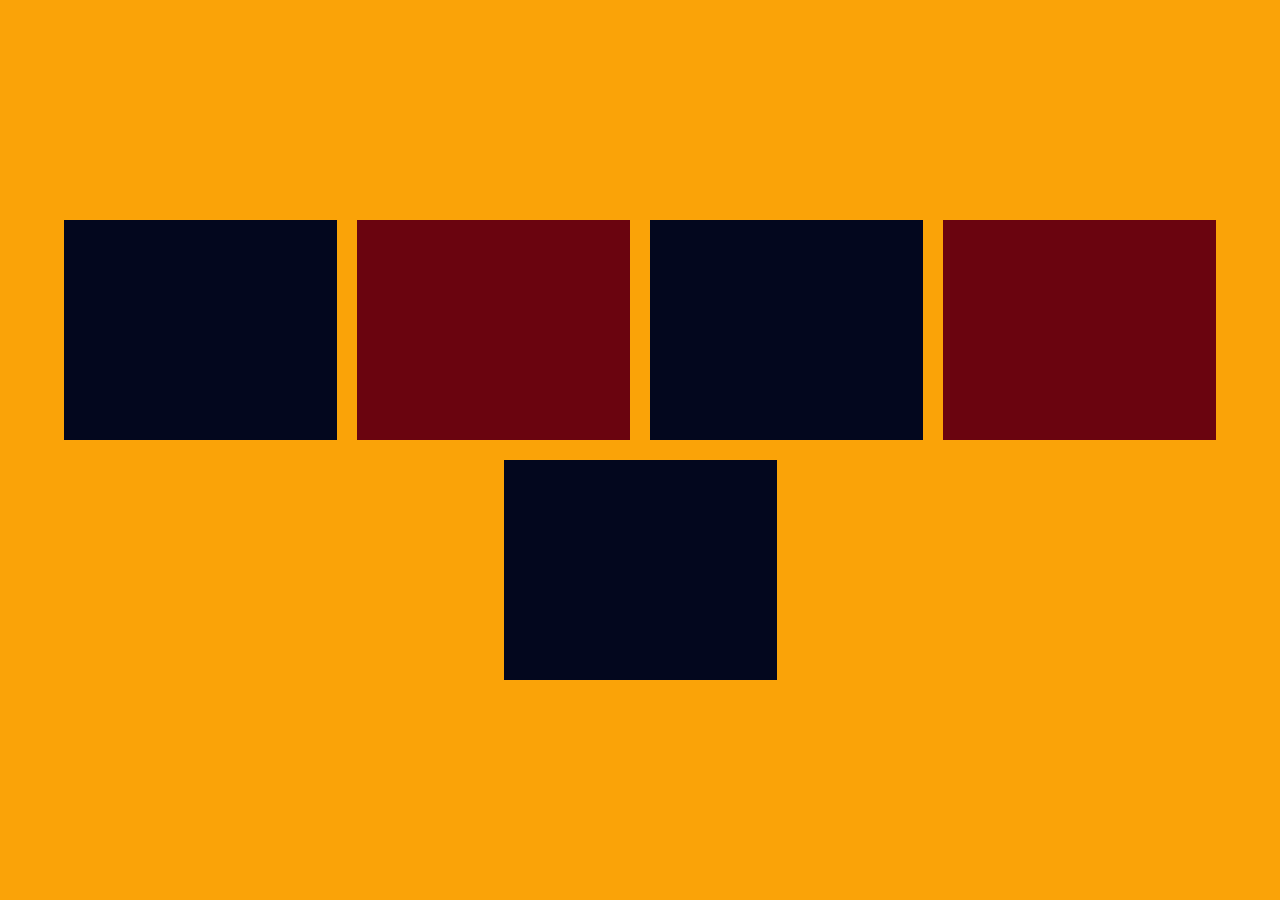
==== Index2.html @ 53b58ca0 "Initialized basic html structure and add css styles for structure" ====
<!doctype html>
<html lang="en">
  <head>
    <meta charset="UTF-8" />
    <meta name="viewport" content="width=device-width, initial-scale=1.0" />
    <title>Flexbox-practice</title>
    <!-- normalize css -->
    <link rel="stylesheet" href="/styles/normalize.css"/>
    <link rel="stylesheet" href="/styles/style2.css" />
  </head>
  <body>
    <div class="page">
        <div class="container firstblock">
          <div class="item"></div>
          <div class="item"></div>
          <div class="item"></div>
        </div>
        <div class="container secondblock">
          <div class="item-rectangle"></div>
          <div class="item-rectangle"></div>
          <div class="item-rectangle"></div>
        </div>
        <div class="container thirdblock">
          <div class="item"></div>
          <div class="item"></div>
          <div class="item"></div>
        </div>
        <div class="container fourthblock">
          <div class="item"></div>
          <div class="item"></div>
          <div class="item fourthblockitem"></div>
        </div>
        <div class="container fifthblock">
          <div class="item-rectangle"></div>
          <div class="item fifthblockitem"></div>
          <div class="item-rectangle"></div>
        </div>
    </div>
  </body>
</html>
---- styles/style2.css ----
*,
*::before,  
*::after {
  box-sizing: border-box;
}

body {
  min-height: 100vh;
  display: flex;
  justify-content: center;
  align-items: center;
  background-color: rgb(250,163,8);
}
.page {
  display:flex;
  flex-wrap:wrap;
  justify-content: center;
  margin: 20px;
  padding: 20px;
  gap: 20px;
  
}
.container {
  display: flex;
  width: 273px;
  height: 220px;
  padding: 20px;
  gap: 20px;
}

.firstblock {
  background-color: #03071E;
}

.secondblock {
  background-color: #6A040F; 
}

.thirdblock {
     background-color: #03071E;
}

.fourthblock {
    background-color: #6A040F; 
}

.fifthblock {
 background-color: #03071E;
}
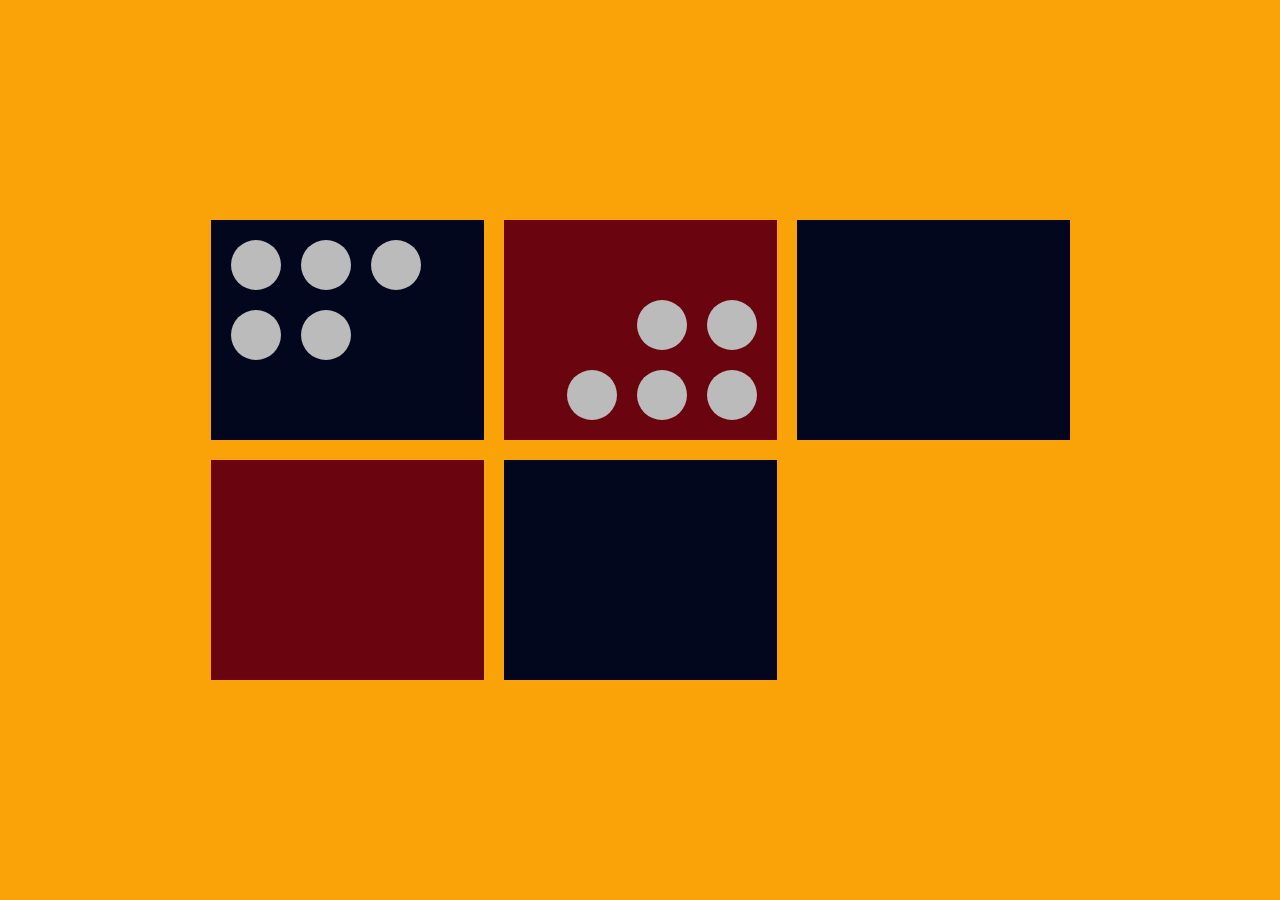
==== commit 26d2b17e: "add flex styles to block one and two" ====
--- a/Index2.html
+++ b/Index2.html
@@ -5,26 +5,45 @@
     <meta name="viewport" content="width=device-width, initial-scale=1.0" />
     <title>Flexbox-practice</title>
     <!-- normalize css -->
-    <link rel="stylesheet" href="/styles/normalize.css"/>
+    <link rel="stylesheet" href="/styles/normalize.css" />
     <link rel="stylesheet" href="/styles/style2.css" />
   </head>
   <body>
     <div class="page">
+      <div class="firstline">
         <div class="container firstblock">
-          <div class="item"></div>
-          <div class="item"></div>
-          <div class="item"></div>
+          <div>
+            <div class="circlefirstline">
+              <span class="dot"></span>
+              <span class="dot"></span>
+              <span class="dot"></span>
+            </div>
+            <div class="circlesecondline">
+              <span class="dot"></span>
+              <span class="dot"></span>
+            </div>
+          </div>
         </div>
         <div class="container secondblock">
-          <div class="item-rectangle"></div>
-          <div class="item-rectangle"></div>
-          <div class="item-rectangle"></div>
+        <div>
+          <div class="circlefirstline secondblocklineOne">
+              <span class="dot"></span>
+              <span class="dot"></span>
+          </div>
+           <div class="circlesecondline">
+              <span class="dot"></span>
+              <span class="dot"></span>
+              <span class="dot"></span>
+            </div>
+        </div>
         </div>
         <div class="container thirdblock">
           <div class="item"></div>
           <div class="item"></div>
           <div class="item"></div>
         </div>
+      </div>
+      <div class="secondline">
         <div class="container fourthblock">
           <div class="item"></div>
           <div class="item"></div>
@@ -35,7 +54,7 @@
           <div class="item fifthblockitem"></div>
           <div class="item-rectangle"></div>
         </div>
+      </div>
     </div>
   </body>
 </html>
-
--- a/styles/style2.css
+++ b/styles/style2.css
@@ -13,37 +13,70 @@
 }
 .page {
   display:flex;
-  flex-wrap:wrap;
-  justify-content: center;
+  flex-direction: column;
   margin: 20px;
   padding: 20px;
   gap: 20px;
   
 }
+.firstline {
+   display: flex;
+    gap:20px;
+}
+
+.secondline {
+    display: flex;
+    gap:20px;
+    justify-content: flex-start;
+    
+}
 .container {
   display: flex;
+  flex-wrap: wrap;
   width: 273px;
   height: 220px;
   padding: 20px;
   gap: 20px;
 }
 
-.firstblock {
+.firstblock, .thirdblock , .fifthblock  {
   background-color: #03071E;
 }
 
-.secondblock {
+.secondblock, .fourthblock {
   background-color: #6A040F; 
 }
 
-.thirdblock {
-     background-color: #03071E;
+.firstblock {
+ display: flex;
+ flex-direction: column;
+ align-items: flex-start;
+
+}
+.secondblock {
+ display: flex;
+ flex-direction: column;
+ justify-content:flex-end;
+ align-items: flex-end;
 }
 
-.fourthblock {
-    background-color: #6A040F; 
+.dot {
+  height: 50px;
+  width: 50px;
+  background-color: #bbb;
+  border-radius: 50%;
+
+}
+.circlefirstline,
+.circlesecondline {
+  display: flex;
+  gap: 20px;   /* space between circles */
+}
+.circlesecondline {
+ margin-top: 20px;
 }
 
-.fifthblock {
- background-color: #03071E;
+.secondblocklineOne {
+    display: flex;
+    justify-content: flex-end;
 }
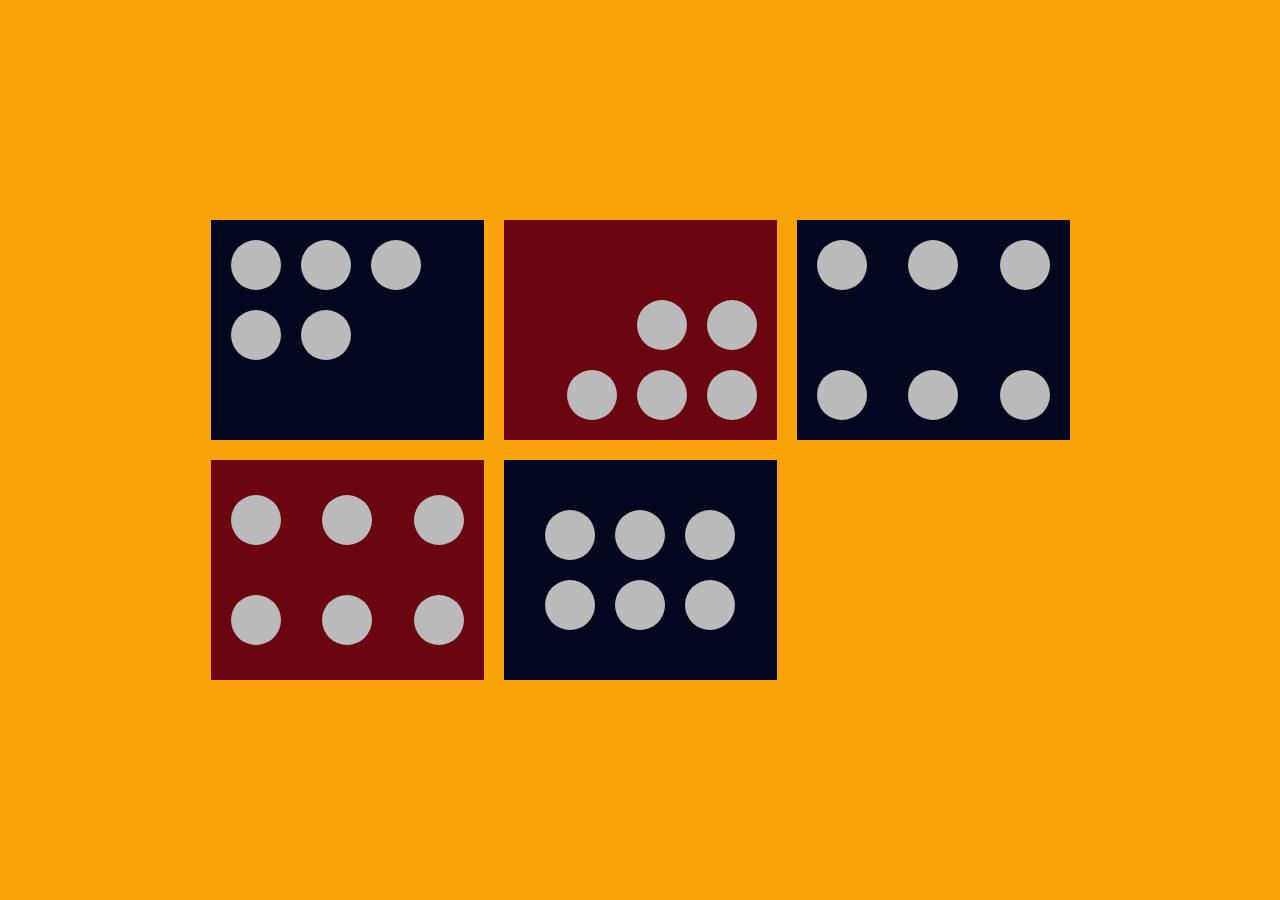
==== commit 1d749cd7: "add flex to all five blocks" ====
--- a/Index2.html
+++ b/Index2.html
@@ -25,34 +25,57 @@
           </div>
         </div>
         <div class="container secondblock">
-        <div>
-          <div class="circlefirstline secondblocklineOne">
+          <div>
+            <div class="circlefirstline secondblocklineOne">
               <span class="dot"></span>
               <span class="dot"></span>
-          </div>
-           <div class="circlesecondline">
+            </div>
+            <div class="circlesecondline">
               <span class="dot"></span>
               <span class="dot"></span>
               <span class="dot"></span>
             </div>
-        </div>
+          </div>
         </div>
         <div class="container thirdblock">
-          <div class="item"></div>
-          <div class="item"></div>
-          <div class="item"></div>
+          <div class="circlefirstline thirdblocklineOne">
+            <span class="dot"></span>
+            <span class="dot"></span>
+            <span class="dot"></span>
+          </div>
+          <div class="circlesecondline thirdblocklineTwo">
+            <span class="dot"></span>
+            <span class="dot"></span>
+            <span class="dot"></span>
+          </div>
         </div>
       </div>
       <div class="secondline">
         <div class="container fourthblock">
-          <div class="item"></div>
-          <div class="item"></div>
-          <div class="item fourthblockitem"></div>
+          <div class="circlefirstline fourthblocklineOne">
+            <span class="dot"></span>
+            <span class="dot"></span>
+            <span class="dot"></span>
+          </div>
+          <div class="circlesecondline fourthblocklineTwo">
+            <span class="dot"></span>
+            <span class="dot"></span>
+            <span class="dot"></span>
+          </div>
         </div>
         <div class="container fifthblock">
-          <div class="item-rectangle"></div>
-          <div class="item fifthblockitem"></div>
-          <div class="item-rectangle"></div>
+          <div>
+            <div class="circlefirstline">
+              <span class="dot"></span>
+              <span class="dot"></span>
+              <span class="dot"></span>
+            </div>
+            <div class="circlesecondline">
+              <span class="dot"></span>
+              <span class="dot"></span>
+              <span class="dot"></span>
+            </div>
+          </div>
         </div>
       </div>
     </div>
--- a/styles/style2.css
+++ b/styles/style2.css
@@ -1,5 +1,5 @@
 *,
-*::before,  
+*::before,
 *::after {
   box-sizing: border-box;
 }
@@ -9,26 +9,24 @@
   display: flex;
   justify-content: center;
   align-items: center;
-  background-color: rgb(250,163,8);
+  background-color: rgb(250, 163, 8);
 }
 .page {
-  display:flex;
+  display: flex;
   flex-direction: column;
   margin: 20px;
   padding: 20px;
   gap: 20px;
-  
 }
 .firstline {
-   display: flex;
-    gap:20px;
+  display: flex;
+  gap: 20px;
 }
 
 .secondline {
-    display: flex;
-    gap:20px;
-    justify-content: flex-start;
-    
+  display: flex;
+  gap: 20px;
+  justify-content: flex-start;
 }
 .container {
   display: flex;
@@ -36,28 +34,43 @@
   width: 273px;
   height: 220px;
   padding: 20px;
-  gap: 20px;
 }
 
-.firstblock, .thirdblock , .fifthblock  {
-  background-color: #03071E;
+.firstblock,
+.thirdblock,
+.fifthblock {
+  display: flex;
+  flex-direction: column;
+  background-color: #03071e;
 }
 
-.secondblock, .fourthblock {
-  background-color: #6A040F; 
+.secondblock,
+.fourthblock {
+  display: flex;
+  flex-direction: column;
+  background-color: #6a040f;
 }
 
 .firstblock {
- display: flex;
- flex-direction: column;
- align-items: flex-start;
-
+  align-items: flex-start;
 }
 .secondblock {
- display: flex;
- flex-direction: column;
- justify-content:flex-end;
- align-items: flex-end;
+  justify-content: flex-end;
+  align-items: flex-end;
+}
+
+.thirdblock {
+  justify-content: space-between;
+}
+
+.fourthblock {
+  justify-content: center;
+  justify-content: space-around;
+}
+
+.fifthblock {
+  justify-content: center;
+  align-items: center;
 }
 
 .dot {
@@ -65,18 +78,31 @@
   width: 50px;
   background-color: #bbb;
   border-radius: 50%;
-
 }
 .circlefirstline,
 .circlesecondline {
   display: flex;
-  gap: 20px;   /* space between circles */
+  gap: 20px; /* space between circles */
 }
 .circlesecondline {
- margin-top: 20px;
+  margin-top: 20px;
 }
 
 .secondblocklineOne {
-    display: flex;
-    justify-content: flex-end;
-}+  display: flex;
+  justify-content: flex-end;
+}
+
+.thirdblocklineOne {
+  display: flex;
+  justify-content: space-between;
+  align-items: flex-start;
+}
+.thirdblocklineTwo {
+  display: flex;
+  justify-content: space-between;
+}
+.fourthblocklineOne,
+.fourthblocklineTwo {
+  justify-content: space-between;
+}
